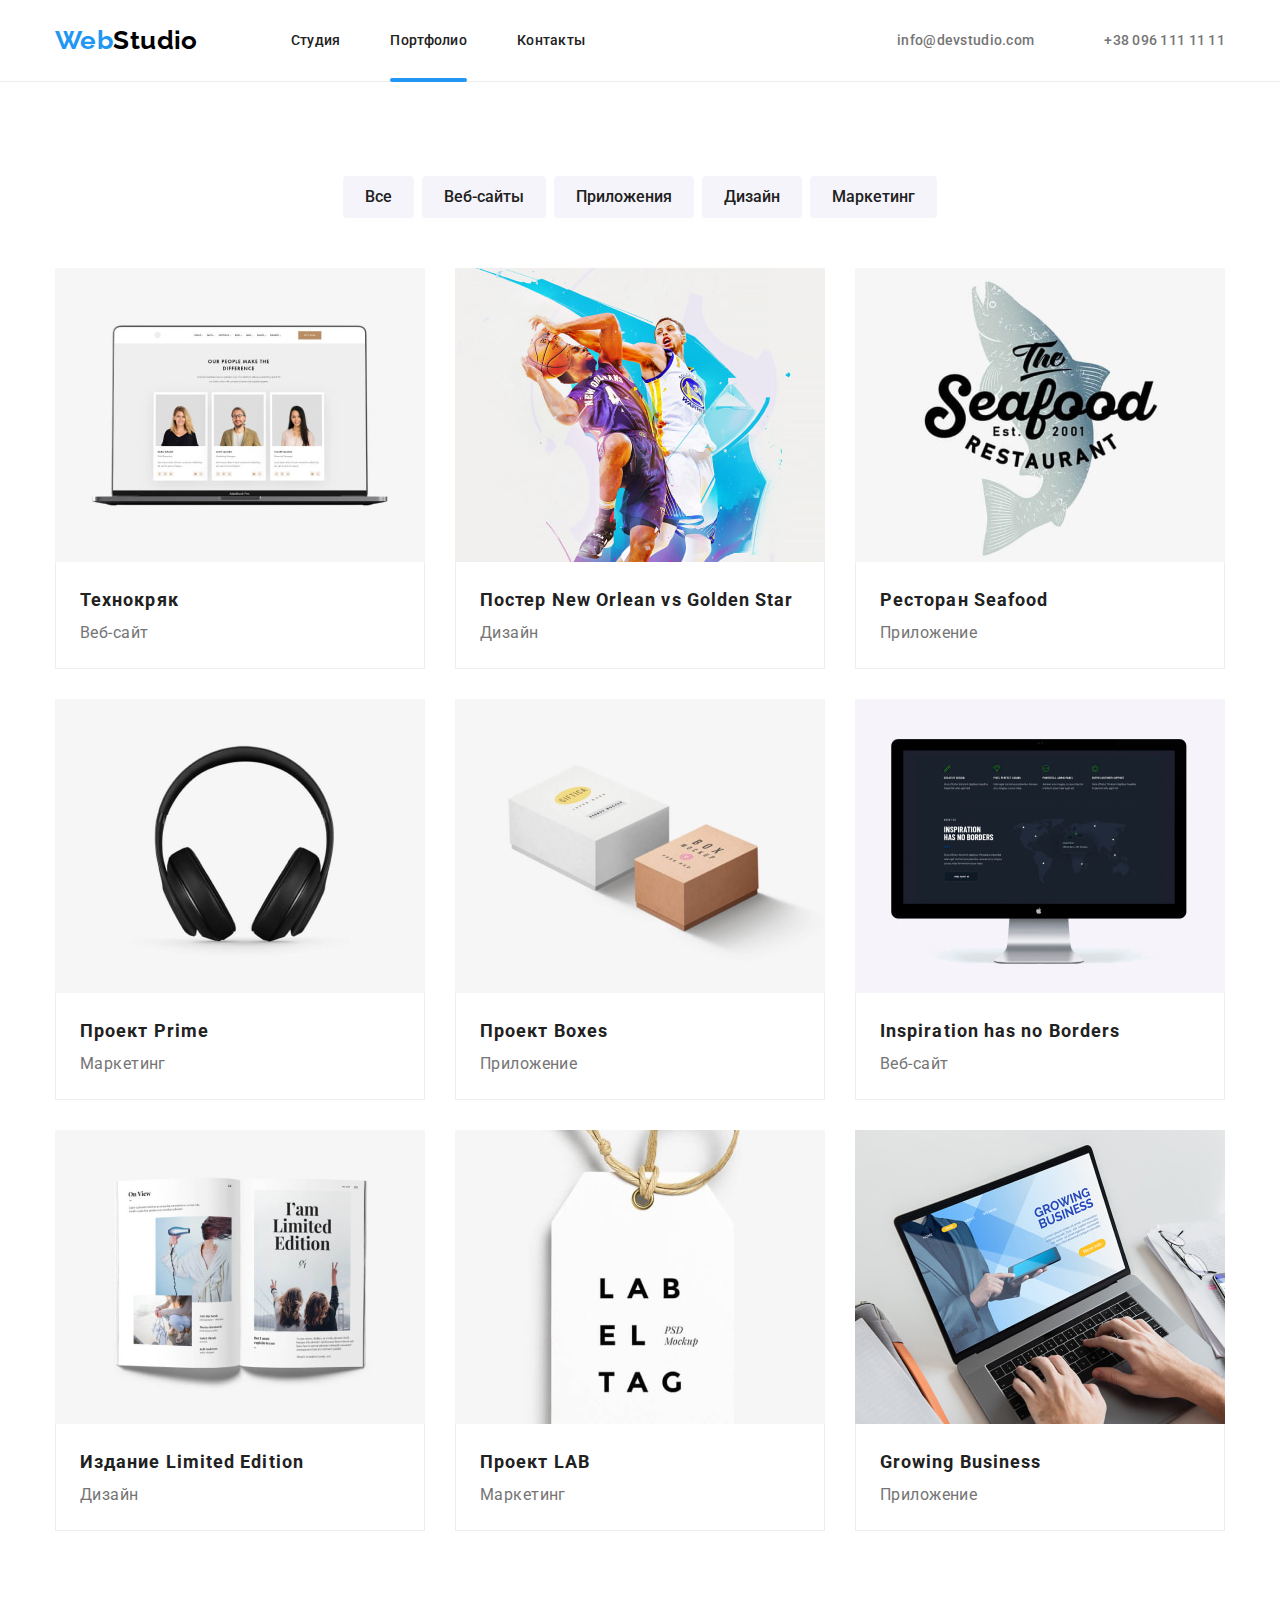
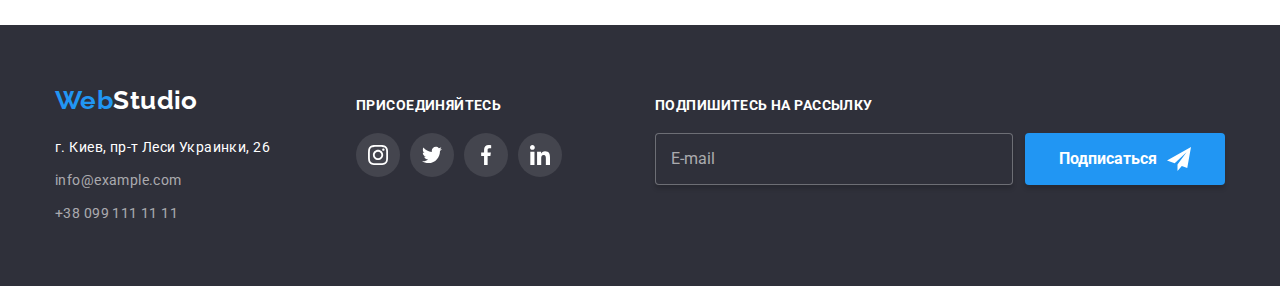
==== portfolio.html @ 21c4114b "Initial commit" ====
<!DOCTYPE html>
<html lang="ru">
  <head>
    <meta charset="UTF-8" />
    <meta http-equiv="X-UA-Compatible" content="IE=edge" />
    <meta name="viewport" content="width=device-width, initial-scale=1.0" />
    <title>WebStudio</title>
    <!-- нормалізатор -->
    <link
      rel="stylesheet"
      href="https://cdn.jsdelivr.net/npm/modern-normalize@1.1.0/modern-normalize.min.css"
    />
    <!-- підключення шрифтів -->
    <link rel="preconnect" href="https://fonts.googleapis.com" />
    <link rel="preconnect" href="https://fonts.gstatic.com" crossorigin />
    <link
      href="https://fonts.googleapis.com/css2?family=Raleway:wght@700&family=Roboto:wght@400;500;700;900&display=swap"
      rel="stylesheet"
    />
    <!-- підключення файлу стилів -->
    <link rel="stylesheet" href="./css/styles.css" />
  </head>
  <body>
    <!--заголовок страницы-->
    <header class="header">
      <div class="container">
        <nav class="header-nav">
          <a class="logo link" href=""
            >Web<span class="logo-header">Studio</span></a
          >

          <ul class="header-nav-list">
            <li class="header-nav-item">
              <a class="header-nav-link link" href="./index.html">Студия</a>
            </li>
            <li class="header-nav-item">
              <a class="header-nav-link link header-nav-link-active" href=""
                >Портфолио</a
              >
            </li>
            <li class="header-nav-item">
              <a class="header-nav-link link" href="">Контакты</a>
            </li>
          </ul>
          <ul class="header-contacts">
            <li class="header-contacts-item">
              <a
                class="header-contacts-link link"
                href="mailto:info@devstudio.com"
              >
                <svg class="header-contacts-post header-contacts-icon">
                  <use href="./images/symbol-defs.svg#icon-post"></use>
                </svg>
                info@devstudio.com</a
              >
            </li>
            <li class="header-contacts-item">
              <a class="header-contacts-link link" href="tel:+380961111111"
                ><svg class="header-contacts-phone header-contacts-icon">
                  <use href="./images/symbol-defs.svg#icon-phone"></use>
                </svg>
                +38 096 111 11 11</a
              >
            </li>
          </ul>
        </nav>
      </div>
    </header>
    <main>
      <div class="header-underline"></div>
      <section class="gallery">
        <div class="container">
          <h1 class="visually-hidden">Галерея работ</h1>
          <ul class="gallery-button-list">
            <li class="gallery-button-item">
              <button class="gallery-button" type="button">Все</button>
            </li>
            <li class="gallery-button-item">
              <button class="gallery-button" type="button">Веб-сайты</button>
            </li>
            <li class="gallery-button-item">
              <button class="gallery-button" type="button">Приложения</button>
            </li>
            <li class="gallery-button-item">
              <button class="gallery-button" type="button">Дизайн</button>
            </li>
            <li class="gallery-button-item">
              <button class="gallery-button" type="button">Маркетинг</button>
            </li>
          </ul>
          <ul class="gallery-card-list">
            <li class="gallery-card-item">
              <a class="gallery-card-link link" href="">
                <div class="gallery-card-tumb">
                  <img
                    src="./images/card1.jpg"
                    alt="Веб-сайт Технокряк"
                    width="370"
                    height="294"
                  />
                  <p class="card-overlay">
                    Технокряк это современная площадка распространения
                    коронавируса. Компании используют эту платформу для
                    цифрового шпионажа и атак на защищённые сервера конкурентов.
                  </p>
                </div>
                <div class="gallery-card-desc">
                  <h2 class="gallery-card-title">Технокряк</h2>
                  <p class="gallery-card-text">Веб-сайт</p>
                </div>
              </a>
            </li>
            <li class="gallery-card-item">
              <a class="gallery-card-link link" href="">
                <div class="gallery-card-tumb">
                  <img
                    src="./images/card2.jpg"
                    alt="Постер New Orlean vs Golden Star"
                    width="370"
                    height="294"
                  />
                  <p class="card-overlay">
                    Технокряк это современная площадка распространения
                    коронавируса. Компании используют эту платформу для
                    цифрового шпионажа и атак на защищённые сервера конкурентов.
                  </p>
                </div>
                <div class="gallery-card-desc">
                  <h2 class="gallery-card-title">
                    Постер New Orlean vs Golden Star
                  </h2>
                  <p class="gallery-card-text">Дизайн</p>
                </div>
              </a>
            </li>
            <li class="gallery-card-item">
              <a class="gallery-card-link link" href="">
                <div class="gallery-card-tumb">
                  <img
                    src="./images/card3.jpg"
                    alt="Ресторан Seafood"
                    width="370"
                    height="294"
                  />
                  <p class="card-overlay">
                    Технокряк это современная площадка распространения
                    коронавируса. Компании используют эту платформу для
                    цифрового шпионажа и атак на защищённые сервера конкурентов.
                  </p>
                </div>
                <div class="gallery-card-desc">
                  <h2 class="gallery-card-title">Ресторан Seafood</h2>
                  <p class="gallery-card-text">Приложение</p>
                </div>
              </a>
            </li>
            <li class="gallery-card-item">
              <a class="gallery-card-link link" href="">
                <div class="gallery-card-tumb">
                  <img
                    src="./images/card4.jpg"
                    alt="Проект Prime"
                    width="370"
                    height="294"
                  />
                  <p class="card-overlay">
                    Технокряк это современная площадка распространения
                    коронавируса. Компании используют эту платформу для
                    цифрового шпионажа и атак на защищённые сервера конкурентов.
                  </p>
                </div>
                <div class="gallery-card-desc">
                  <h2 class="gallery-card-title">Проект Prime</h2>
                  <p class="gallery-card-text">Маркетинг</p>
                </div>
              </a>
            </li>
            <li class="gallery-card-item">
              <a class="gallery-card-link link" href="">
                <div class="gallery-card-tumb">
                  <img
                    src="./images/card5.jpg"
                    alt="Проект Boxes"
                    width="370"
                    height="294"
                  />
                  <p class="card-overlay">
                    Технокряк это современная площадка распространения
                    коронавируса. Компании используют эту платформу для
                    цифрового шпионажа и атак на защищённые сервера конкурентов.
                  </p>
                </div>
                <div class="gallery-card-desc">
                  <h2 class="gallery-card-title">Проект Boxes</h2>
                  <p class="gallery-card-text">Приложение</p>
                </div>
              </a>
            </li>
            <li class="gallery-card-item">
              <a class="gallery-card-link link" href="">
                <div class="gallery-card-tumb">
                  <img
                    src="./images/card6.jpg"
                    alt="Веб-сайт Inspiration has no Borders"
                    width="370"
                    height="294"
                  />
                  <p class="card-overlay">
                    Технокряк это современная площадка распространения
                    коронавируса. Компании используют эту платформу для
                    цифрового шпионажа и атак на защищённые сервера конкурентов.
                  </p>
                </div>
                <div class="gallery-card-desc">
                  <h2 class="gallery-card-title">Inspiration has no Borders</h2>
                  <p class="gallery-card-text">Веб-сайт</p>
                </div>
              </a>
            </li>
            <li class="gallery-card-item">
              <a class="gallery-card-link link" href="">
                <div class="gallery-card-tumb">
                  <img
                    src="./images/card7.jpg"
                    alt="Издание Limited Edition"
                    width="370"
                    height="294"
                  />
                  <p class="card-overlay">
                    Технокряк это современная площадка распространения
                    коронавируса. Компании используют эту платформу для
                    цифрового шпионажа и атак на защищённые сервера конкурентов.
                  </p>
                </div>
                <div class="gallery-card-desc">
                  <h2 class="gallery-card-title">Издание Limited Edition</h2>
                  <p class="gallery-card-text">Дизайн</p>
                </div>
              </a>
            </li>
            <li class="gallery-card-item">
              <a class="gallery-card-link link" href="">
                <div class="gallery-card-tumb">
                  <img
                    src="./images/card8.jpg"
                    alt="Проект LAB"
                    width="370"
                    height="294"
                  />
                  <p class="card-overlay">
                    Технокряк это современная площадка распространения
                    коронавируса. Компании используют эту платформу для
                    цифрового шпионажа и атак на защищённые сервера конкурентов.
                  </p>
                </div>
                <div class="gallery-card-desc">
                  <h2 class="gallery-card-title">Проект LAB</h2>
                  <p class="gallery-card-text">Маркетинг</p>
                </div>
              </a>
            </li>
            <li class="gallery-card-item">
              <a class="gallery-card-link link" href="">
                <div class="gallery-card-tumb">
                  <img
                    src="./images/card9.jpg"
                    alt="Growing Business"
                    width="370"
                    height="294"
                  />
                  <p class="card-overlay">
                    Технокряк это современная площадка распространения
                    коронавируса. Компании используют эту платформу для
                    цифрового шпионажа и атак на защищённые сервера конкурентов.
                  </p>
                </div>
                <div class="gallery-card-desc">
                  <h2 class="gallery-card-title">Growing Business</h2>
                  <p class="gallery-card-text">Приложение</p>
                </div>
              </a>
            </li>
          </ul>
        </div>
      </section>
    </main>
    <!--подвал страницы-->
    <footer class="footer">
      <div class="footer-container container">
        <div class="footer-inner-adress">
          <a class="logo link" href=""
            >Web<span class="logo-footer">Studio</span></a
          >
          <address class="footer-text">
            <ul class="footer-list">
              <li class="footer-list-item">г. Киев, пр-т Леси Украинки, 26</li>
              <li class="footer-list-item">
                <a class="footer-contacts link" href="mailto:info@example.com"
                  >info@example.com</a
                >
              </li>
              <li class="footer-list-item">
                <a class="footer-contacts link" href="tel:+380991111111"
                  >+38 099 111 11 11</a
                >
              </li>
            </ul>
          </address>
        </div>
        <div class="footer-inner-link">
          <p class="fotter-inner-text">присоединяйтесь</p>
          <ul class="social-links">
            <li class="social-item">
              <a class="social-link" href="">
                <svg class="social-link-icon">
                  <use href="./images/icons.svg#icon-instagram"></use>
                </svg>
              </a>
            </li>
            <li class="social-item">
              <a class="social-link" href="">
                <svg class="social-link-icon">
                  <use href="./images/icons.svg#icon-twitter"></use>
                </svg>
              </a>
            </li>
            <li class="social-item">
              <a class="social-link" href="">
                <svg class="social-link-icon">
                  <use href="./images/icons.svg#icon-facebook"></use>
                </svg>
              </a>
            </li>
            <li class="social-item">
              <a class="social-link" href="">
                <svg class="social-link-icon">
                  <use href="./images/icons.svg#icon-linkedin"></use>
                </svg>
              </a>
            </li>
          </ul>
        </div>
        <form class="form-news">
          <div class="form-newsletter">
            <label for="email" class="form-newsletter-label">
              Подпишитесь на рассылку
            </label>
            <div class="form-newsletter-wrap">
              <input
                id="email"
                type="email"
                name="email"
                placeholder="E-mail"
                class="form-newsletter-input"
              />
              <button type="submit" class="form-newsletter-button button">
                <span class="form-newletter-text">Подписаться</span>
                <svg class="form-newsletter-icon">
                  <use href="./images/icons.svg#icon-send"></use>
                </svg>
              </button>
            </div>
          </div>
        </form>
      </div>
    </footer>
  </body>
</html>
---- css/styles.css ----
:root {
  /* час трансформації */
  --trans-duration: 250ms;
  /* функція розподілу часу */
  --trans-timing-func: cubic-bezier(0.4, 0, 0.2, 1);
  /* основний шрифт */
  --primary-font: roboto, sans-serif;
  /* шрифт для лого */
  --logo-font: Raleway, sans-serif;
  /* секція з темним фоном */
  /* фон */
  --bgc-dark: #2f303a;
  --bgc-dark-alpha: #2f303acc;

  /* основний колір тексту */
  --color-primary-dark: #ffffff;
  /* колір пошти і номера телефону в футері*/
  --color-footer-contacts: rgba(255, 255, 255, 0.6);

  /* cекція з світлим фоном */
  /* основний фон */
  --bcg-light: #ffffff;
  /* основний колір тексту */
  --color-primary-light: #757575;

  /* секція Наша команда, фон */
  --bcg-team: #f5f4fa;

  /* Лого WebStudio */
  /* перший колір тексту в логотипі */
  --color-logo-primary: #2196f3;
  /* другий колір тексту логотипу в хедері */
  --color-logo-header-secondary: #000000;
  /* другий колір тексту логотипу в футері */
  --color-logo-footer-secondary: #ffffff;

  /* колір тексту навігації і заголовків */
  --color-title-nav: #212121;

  /* колір активності посилань */
  --color-nav-active: #2196f3;

  /* фон в секції Hero */
  --bcg-hero: #c4c4c4;

  /* кнопка Hero */
  --bcg-button-primary: #2196f3;
  --color-button: #ffffff;
  /* фон hover кнопки */
  --bcg-button-hover: #188ce8;

  /* кнопка портфоліо */
  --bgc-portfolio-button: #f5f4fa;
  --color-portfolio-button: #212121;
  /* кнопка портфоліо в ховері */
  --bgc-portfolio-button-hover: #2196f3;
  --color-portfolio-button-hover: #ffffff;
  --color-clients: #afb1b8;
}

/* основні властивості body */
body {
  background-color: var(--bcg-light);
  color: var(--color-primary-light);
  font-family: var(--primary-font);
  font-size: 14px;
  font-weight: 400;
  letter-spacing: 0.03em;
}
/* прибирання маркерів в списках */
h1,
h2,
h3,
h4,
h5,
h6,
p {
  margin: 0;
}
ul {
  list-style: none;
  margin: 0;
  padding-left: 0;
}
.image-block {
  display: block;
}

/* прибирання підкреслення в посиланнях */
.link {
  text-decoration: none;
}
.container {
  width: 1200px;
  padding-left: 15px;
  padding-right: 15px;
  margin-left: auto;
  margin-right: auto;
}
a:focus-visible {
  outline: 0px;
}
/* Header */
.header {
  padding-top: 25px;
  padding-bottom: 25px;
}
.header-nav {
  display: flex;
  align-items: center;
}
/* WebStudio */
.logo {
  font-family: var(--logo-font);
  font-weight: 700;
  font-size: 26px;
  line-height: 1.2;
  color: var(--color-logo-primary);
}

.logo-header {
  color: var(--color-logo-header-secondary);
}
/* header-nav */
.header-nav-list {
  display: flex;
  margin-left: 93px;
  font-weight: 500;
  line-height: 1.17;
  letter-spacing: 0.02em;
}
/* .header-nav-item {
  position: relative;
} */
.header-nav-item:not(:first-child) {
  margin-left: 50px;
}
.header-nav-link {
  color: var(--color-title-nav);
  transition-property: color;
  transition-duration: var(--trans-duration);
  transition-timing-function: var(--trans-timing-func);
}
.header-nav-link:hover,
.header-nav-link:focus {
  color: var(--color-nav-active);
}
.header-nav-link-active {
  position: relative;
}
.header-nav-link-active::after {
  content: "";
  position: absolute;

  width: 100%;
  height: 4px;
  border-radius: 2px;
  background-color: var(--color-nav-active);
  bottom: -34px;
  left: 0;
  pointer-events: none;
  transition-property: background-color;
  transition-duration: var(--trans-duration);
  transition-timing-function: var(--trans-timing-func);
}
.header-nav-link-active:hover::after {
  background-color: var(--color-nav-active);
}
/* header-contacts */
.header-contacts {
  display: flex;

  margin-left: auto;
  font-weight: 500;
  line-height: 1.14;
  letter-spacing: 0.02em;
  list-style: none;
}
.header-contacts-item:last-child {
  margin-left: 50px;
}
.header-contacts-link {
  display: flex;
  align-items: center;

  color: inherit;
  transition-property: color;
  transition-duration: var(--trans-duration);
  transition-timing-function: var(--trans-timing-func);
}
.header-contacts-link:hover,
.header-contacts-link:focus {
  color: var(--color-nav-active);
}
.header-contacts-icon {
  fill: currentColor;
  margin-right: 10px;
}
.header-contacts-post {
  width: 16px;
  height: 12px;
}
.header-contacts-phone {
  width: 10px;
  height: 16px;
}

/* main */
/* лінія під Хедером */
.header-underline {
  border-bottom: 1px solid #ececec;
}
/* hero */
.hero {
  background-color: var(--bcg-hero);
  letter-spacing: 0.06em;
  padding-top: 200px;
  padding-bottom: 200px;
  text-align: center;
  background-image: linear-gradient(
      rgba(47, 48, 58, 0.4),
      rgba(47, 48, 58, 0.4)
    ),
    url(../images/hero-img.jpg);
  background-repeat: no-repeat;
  background-position: calc(100% / 2) calc(100% / 2);
  background-size: 1600px, 1600px;
}

.hero-title {
  font-weight: 900;
  font-size: 44px;
  line-height: 1.35;
  margin-bottom: 30px;
  text-transform: uppercase;
  color: var(--color-primary-dark);
}
.button {
  font-family: inherit;
  font-weight: 700;
  font-size: 16px;
  line-height: 1.85;
  display: inline-flex;
  justify-content: center;
  align-items: center;
  min-width: 200px;
  padding: 10px 32px;
  cursor: pointer;
  border-width: 0px;
  border-radius: 4px;
  box-shadow: 0 4px 4px rgba(0, 0, 0, 0.15);
  background-color: var(--bcg-button-primary);
  color: var(--color-button);
  transition-property: background-color;
  transition-duration: var(--trans-duration);
  transition-timing-function: var(--trans-timing-func);
}
.button:hover,
.button:focus {
  background-color: var(--bcg-button-hover);
}

/* section Features */

.features {
  padding-top: 94px;
  padding-bottom: 94px;
}
.features-list {
  display: flex;
  text-align: left;
}
.features-item {
  flex-basis: 270px;
}
.features-item:not(:first-child) {
  margin-left: 30px;
}
.features-wrap {
  display: flex;
  align-items: center;
  justify-content: center;
  width: 100%;
  height: 120px;
  margin-bottom: 30px;
  background-color: var(--bcg-team);
  border-radius: 4px;
}
.features-icon {
  width: 70px;
  height: 70px;
}

.features-list-title {
  color: var(--color-title-nav);
  font-weight: 700;
  font-size: 14px;
  line-height: 1.14;
  margin-bottom: 10px;
  text-transform: uppercase;
}

.features-list-txt {
  line-height: 1.7;
}

/* section Servises */
.services {
  padding-top: 0px;
  padding-bottom: 94px;
  text-align: center;
}

.services-list {
  display: flex;
}
.title {
  margin-bottom: 50px;

  font-size: 36px;
  line-height: 1.17;

  color: var(--color-title-nav);
}
.services-item:not(:first-child) {
  margin-left: 30px;
}

.services-tumb {
  position: relative;
}

.services-tumb-text {
  width: 370px;
  height: 70px;
  display: flex;
  align-items: center;
  justify-content: center;
  font-weight: 700;
  text-transform: uppercase;
  background-color: Var(--bgc-dark-alpha);
  color: var(--color-primary-dark);
  position: absolute;
  left: 0;
  bottom: 0;
}

/* section team */
.team {
  background-color: var(--bcg-team);
  padding-top: 94px;
  padding-bottom: 94px;
  text-align: center;
}
.team-list {
  display: flex;
}
.team-item:not(:first-child) {
  margin-left: 30px;
}
.team-item {
  padding-bottom: 30px;
  background-color: #ffffff;
  font-size: 16px;
  line-height: 1.19;

  border-radius: 0 0 4px 4px;
  box-shadow: 0px 2px 1px rgba(0, 0, 0, 0.2), 0px 1px 1px rgba(0, 0, 0, 0.14),
    0px 1px 3px rgba(0, 0, 0, 0.12);
}
.team-image {
  margin-bottom: 30px;
}

.team-item-title {
  font-size: inherit;
  margin-bottom: 10px;
  font-weight: 500;
  color: var(--color-title-nav);
}
.team-item-txt {
  margin-bottom: 16px;
}
.social-links {
  display: flex;
  align-items: center;
  justify-content: center;
}
.social-item:not(:last-child) {
  margin-right: 10px;
}
.social-link {
  display: flex;
  align-items: center;
  justify-content: center;
  width: 44px;
  height: 44px;
  border: 1px solid transparent;
  border-radius: 50% 50%;
  color: var(--color-clients);
  transition-property: color, background-color;
  transition-duration: var(--trans-duration);
  transition-timing-function: var(--trans-timing-func);
}
.social-link:hover,
.social-link:focus {
  color: var(--color-button);
  background-color: var(--color-nav-active);
}

.social-link-icon {
  width: 20px;
  height: 20px;
  fill: currentColor;
}
/* Our clients Наші постійні клієнти */

.clients {
  padding-top: 94px;
  padding-bottom: 94px;
  text-align: center;
}
.clients-list {
  display: flex;
  align-items: center;
  justify-content: center;
}
.clients-link {
  display: flex;
  align-items: center;
  justify-content: center;

  width: 170px;
  height: 92px;
  border: 1px solid var(--color-clients);
  border-radius: 4px;
  color: var(--color-clients);
  transition-property: color, border-color;
  transition-duration: var(--trans-duration);
  transition-timing-function: var(--trans-timing-func);
}
.clients-item:not(:last-child) {
  margin-right: 30px;
}
.clients-link .icon {
  width: 106px;
  height: 60px;
  fill: currentColor;
}
.clients-link:hover,
.clients-link:focus {
  border-color: var(--color-nav-active);
  color: var(--color-nav-active);
}

/* Fotter */

.footer {
  background-color: var(--bgc-dark);
  text-align: left;
  padding-top: 60px;
  padding-bottom: 60px;
}

.footer-container {
  display: flex;
}
.footer-inner-adress {
  margin-right: 70px;
}
.logo-footer {
  color: var(--color-logo-footer-secondary);
}

.footer-text {
  font-style: normal;
  margin-top: 20px;
  line-height: 1.71;
  color: var(--color-primary-dark);
}
.footer-list {
  width: 231px;
}
.footer-list-item:not(:last-child) {
  margin-bottom: 9px;
}
.footer-contacts {
  color: var(--color-footer-contacts);
  transition-property: color;
  transition-duration: var(--trans-duration);
  transition-timing-function: var(--trans-timing-func);
}

.footer-contacts:hover,
.footer-contacts:focus {
  color: var(--color-nav-active);
}

.footer-inner-link {
  margin-right: 93px;
}

.fotter-inner-text,
.form-newsletter-label {
  padding-top: 12px;
  font-weight: 700;
  text-transform: uppercase;
  line-height: 1.17;
  color: var(--color-primary-dark);
}

.footer-inner-link > .social-links {
  margin-top: 20px;
  fill: currentColor;
}
.footer-inner-link .social-link {
  background-color: rgba(255, 255, 255, 0.1);
  color: var(--color-primary-dark);
}
.footer-inner-link .social-link:hover,
.footer-inner-link .social-link:focus {
  background-color: var(--color-nav-active);
}

.footer-inner-link .social-link-icon {
  fill: currentColor;
}
.form-news {
  flex-grow: 1;
}
.form-newsletter {
  display: flex;
  flex-direction: column;
}
.form-newsletter-label {
  margin-bottom: 20px;
}
.form-newsletter-wrap {
  display: flex;
  justify-content: space-between;
}
.form-newsletter-input:focus-within {
  border-color: var(--color-nav-active);
  /* color: var(--color-nav-active); */
}
/* .form-newsletter-input:focus-within::placeholder {
  color: var(--color-nav-active);
} */

.form-newsletter-input::placeholder {
  color: var(--color-footer-contacts);
}
.form-newsletter-input {
  padding: 15px;
  margin-right: 12px;
  border: 1px solid;
  border-color: rgba(255, 255, 255, 0.3);
  box-shadow: 0px 4px 4px 0px #00000026;

  background-color: var(--bgc-dark);
  border-radius: 4px;
  flex-grow: 1;
  font-family: inherit;
  font-weight: 400;
  font-size: 16px;
  line-height: 1.25;
  color: var(--color-footer-contacts);
  outline: transparent;
  transition-property: border-color;
  transition-duration: var(--trans-duration);
  transition-timing-function: var(--trans-timing-func);
}
.form-newsletter-button {
  padding: 10px 29px;
  flex-grow: 0;
  margin-right: 0;
}
.form-newletter-text {
  margin-right: 10px;
}
.form-newsletter-icon {
  width: 24px;
  height: 24px;
  fill: currentColor;
}

/* portfolio */
.gallery {
  padding-top: 94px;
  padding-bottom: 94px;
}
/* кнопки */
.gallery-button-list {
  display: flex;
  justify-content: center;
  margin-bottom: 50px;
}
.gallery-button-item:nth-child(n + 2) {
  margin-left: 8px;
}
.gallery-button {
  padding: 6px 22px;
  font-family: inherit;
  font-weight: 500;
  font-size: 16px;
  line-height: 1.85;

  cursor: pointer;
  border: 0px;
  border-radius: 4px;

  background-color: var(--bgc-portfolio-button);
  color: var(--color-portfolio-button);
  transition-property: color, background-color, box-shadow;
  transition-duration: var(--trans-duration);
  transition-timing-function: var(--trans-timing-func);
}

.gallery-button:hover,
.gallery-button:focus {
  background-color: var(--bgc-portfolio-button-hover);
  color: var(--color-portfolio-button-hover);
  box-shadow: 0px 2px 2px 0px rgba(0, 0, 0, 0.12),
    0px 1px 2px 0px rgba(0, 0, 0, 0.08), 0px 3px 1px 0px rgba(0, 0, 0, 0.1);
}
/* галерея */
.gallery-card-list {
  display: flex;
  flex-wrap: wrap;
}
.gallery-card-link {
  max-width: 370px;
  display: block;
  text-align: left;
  transition-property: box-shadow;
  transition-duration: var(--trans-duration);
  transition-timing-function: var(--trans-timing-func);
}
.gallery-card-item:not(:nth-child(3n + 1)) {
  margin-left: 30px;
}
.gallery-card-link:hover {
  box-shadow: 1px 4px 6px 0px rgba(0, 0, 0, 0.16),
    0px 4px 4px 0px rgba(0, 0, 0, 0.06), 0px 1px 1px 0px rgba(0, 0, 0, 0.12);
}
.gallery-card-item:nth-child(-n + 6) {
  margin-bottom: 30px;
}
.gallery-card-item img {
  display: block;
}
.gallery-card-desc {
  padding: 20px 24px;

  border-left: 1px solid #eeeeee;
  border-bottom: 1px solid #eeeeee;
  border-right: 1px solid #eeeeee;
}
.gallery-card-title {
  font-weight: 700;
  font-size: 18px;
  line-height: 2;
  letter-spacing: 0.06em;

  color: var(--color-title-nav);
}
.gallery-card-text {
  font-size: 16px;
  line-height: 1.87;
  color: var(--color-primary-light);
}
/* overlay */
.gallery-card-tumb {
  position: relative;
  overflow: hidden;
}
.card-overlay {
  position: absolute;
  left: 0;
  bottom: 0;

  transition: transform;
  transition-duration: var(--trans-duration);
  transition-timing-function: var(--trans-timing-func);
  transform: translateY(100%);

  background-color: var(--color-nav-active);
  color: var(--color-primary-dark);

  font-size: 18px;
  line-height: 1.55;
  padding-left: 24px;
  padding-right: 24px;
  display: flex;
  align-items: center;
  width: 100%;
  height: 100%;
}
.gallery-card-link:hover .card-overlay {
  transform: translateY(0);
}
/* робить елемент невидимим */
.visually-hidden {
  position: absolute;
  white-space: nowrap;
  width: 1px;
  height: 1px;
  overflow: hidden;
  border: 0;
  padding: 0;
  clip: rect(0 0 0 0);
  clip-path: inset(50%);
  margin: -1px;
}
.beckdrop {
  position: fixed;
  left: 50%;
  top: 0;
  transform: translate(-50%);
  width: 100vw;
  height: 100vh;
  background-color: #00000033;
  visibility: visible;
  pointer-events: initial;
  opacity: 1;
}
.modal {
  display: flex;
  flex-direction: column;
  justify-content: space-between;
  position: absolute;
  left: 50%;
  top: 50%;
  opacity: 1;
  transform: translate(-50%, -50%) scale(1);

  width: 528px;
  height: 581px;
  padding: 40px;

  border-radius: 4px;
  background-color: #ffffff;

  box-shadow: 0px 2px 1px 0px #00000033, 0px 1px 1px 0px #00000024,
    0px 1px 3px 0px #0000001f;

  transition-property: transform, opacity;
  transition-duration: var(--trans-duration);
  transition-timing-function: var(--trans-timing-func);
}
.form-contacts-callback {
  height: 100%;
  display: flex;
  flex-direction: column;
}

.modal-title {
  font-weight: 700;
  font-size: 20px;
  line-height: 1.15;
  margin-bottom: 12px;
  text-align: Center;
  color: #212121;
}

.contacts-callback-wrap {
  display: flex;
  flex-grow: 1;
  flex-direction: column;
  justify-content: space-between;
}
.contacts-callback-label {
  margin-bottom: 4px;
  font-size: 12px;
  line-height: 1.17;
  letter-spacing: 0.01em;
}
.contacts-callback-box {
  padding: 11px 12px;
  outline: transparent;
  border: 1px solid rgba(33, 33, 33, 0.2);
  border-radius: 4px;
}

.contacts-callback-inner {
  height: 40px;
  margin-bottom: 10px;
  color: var(--color-title-nav);
  display: flex;
  justify-content: space-between;
  align-items: center;
  transition: border-color, color;
  transition-duration: var(--trans-duration);
  transition-timing-function: var(--trans-timing-func);
}
.contacts-callback-icon {
  width: 18px;
  height: 18px;
  margin-right: 12px;
  fill: currentColor;
}

.contacts-callback-inner:focus-within {
  border-color: var(--color-nav-active);
  color: var(--color-nav-active);
}

.contacts-callback-textarea {
  flex-grow: 1;
  resize: none;
  margin-bottom: 20px;
  transition: border-color;
  transition-duration: var(--trans-duration);
  transition-timing-function: var(--trans-timing-func);
}
.contacts-callback-textarea:focus-within {
  border-color: var(--color-nav-active);
}

.contacts-callback-textarea::placeholder {
  font-size: 14px;
  line-height: 1.14;
  letter-spacing: 0.01em;

  color: rgba(117, 117, 117, 0.5);
}
.contacts-callback-check {
  margin-left: auto;
  margin-right: auto;
}
.contacts-callback-input {
  flex-grow: 1;
  border: none;
  outline: transparent;
}
.contacts-callback-checkbox {
  color: white;
  border: none;
  outline: transparent;
}

.contacts-callback-checkbox + label {
  display: inline-flex;
  align-items: center;
  cursor: pointer;
  margin-bottom: 30px;
}

.contacts-callback-checkbox + label::before {
  content: "";
  display: inline-block;
  width: 16px;
  height: 15px;
  margin-right: 8px;
  background-color: var(--bcg-light);
  transition: background-image, background-color;
  transition-duration: var(--trans-duration);
  transition-timing-function: var(--trans-timing-func);
  background-image: url("../images/icon-checkbox.svg");
  background-position: 50% 50%;
  background-repeat: no-repeat;
}

.contacts-callback-checkbox:checked + label::before {
  content: "";
  display: inline-block;
  width: 16px;
  height: 15px;
  margin-right: 8px;
  background-color: var(--color-nav-active);

  background-image: url("../images/icon-checked.svg");
  background-position: 50% 50%;
  background-repeat: no-repeat;
}

.check-contacts-label {
  font-size: 14px;
  line-height: 1.71;
  margin-right: 4px;
  color: var(--color-primary-light);
}
.check-contacts-link {
  color: var(--color-nav-active);
  position: relative;
}
.check-contacts-link::after {
  content: "";
  position: absolute;
  width: 100%;
  height: 1px;
  left: 0;
  bottom: 0;
  background-color: var(--color-nav-active);
}
.submit-button {
  margin-left: auto;
  margin-right: auto;
}

.modal-button {
  position: absolute;
  top: 8px;
  right: 8px;
  padding: 6px;
  border: 1px solid #0000001a;
  background-color: #ffffff;
  border-radius: 50%;
  display: flex;
  align-items: center;
  justify-content: center;
  cursor: pointer;
  color: #000000;
}
.modal-button:hover,
.modal-button:focus {
  color: var(--color-nav-active);
}
.modal-icon {
  width: 18px;
  height: 18px;
  fill: currentColor;
}
.beckdrop.is-hidden > .modal {
  transform: translate(-50%, -50%) scale(0);
  opacity: 0;
}
.beckdrop.is-hidden {
  visibility: hidden;
  transition: opacity (0);

  transition-delay: var(--trans-duration);
  pointer-events: none;
}
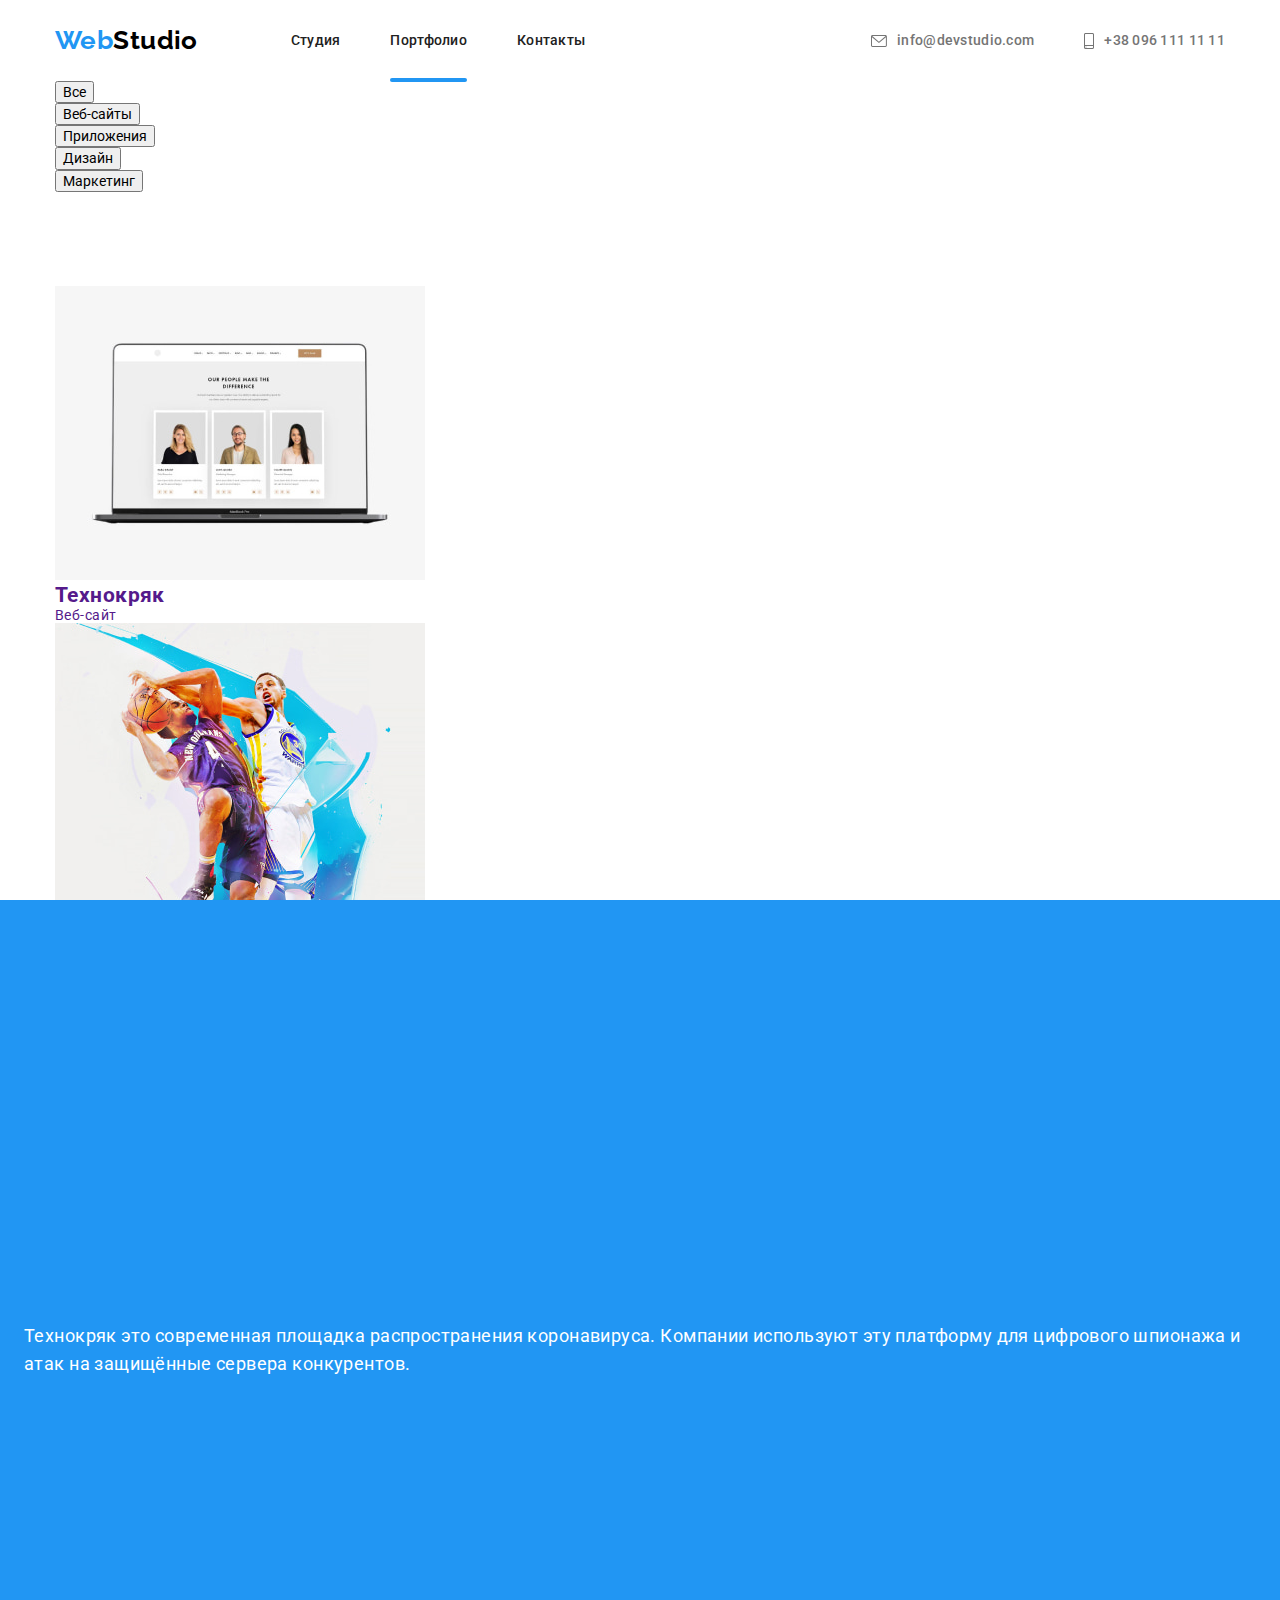
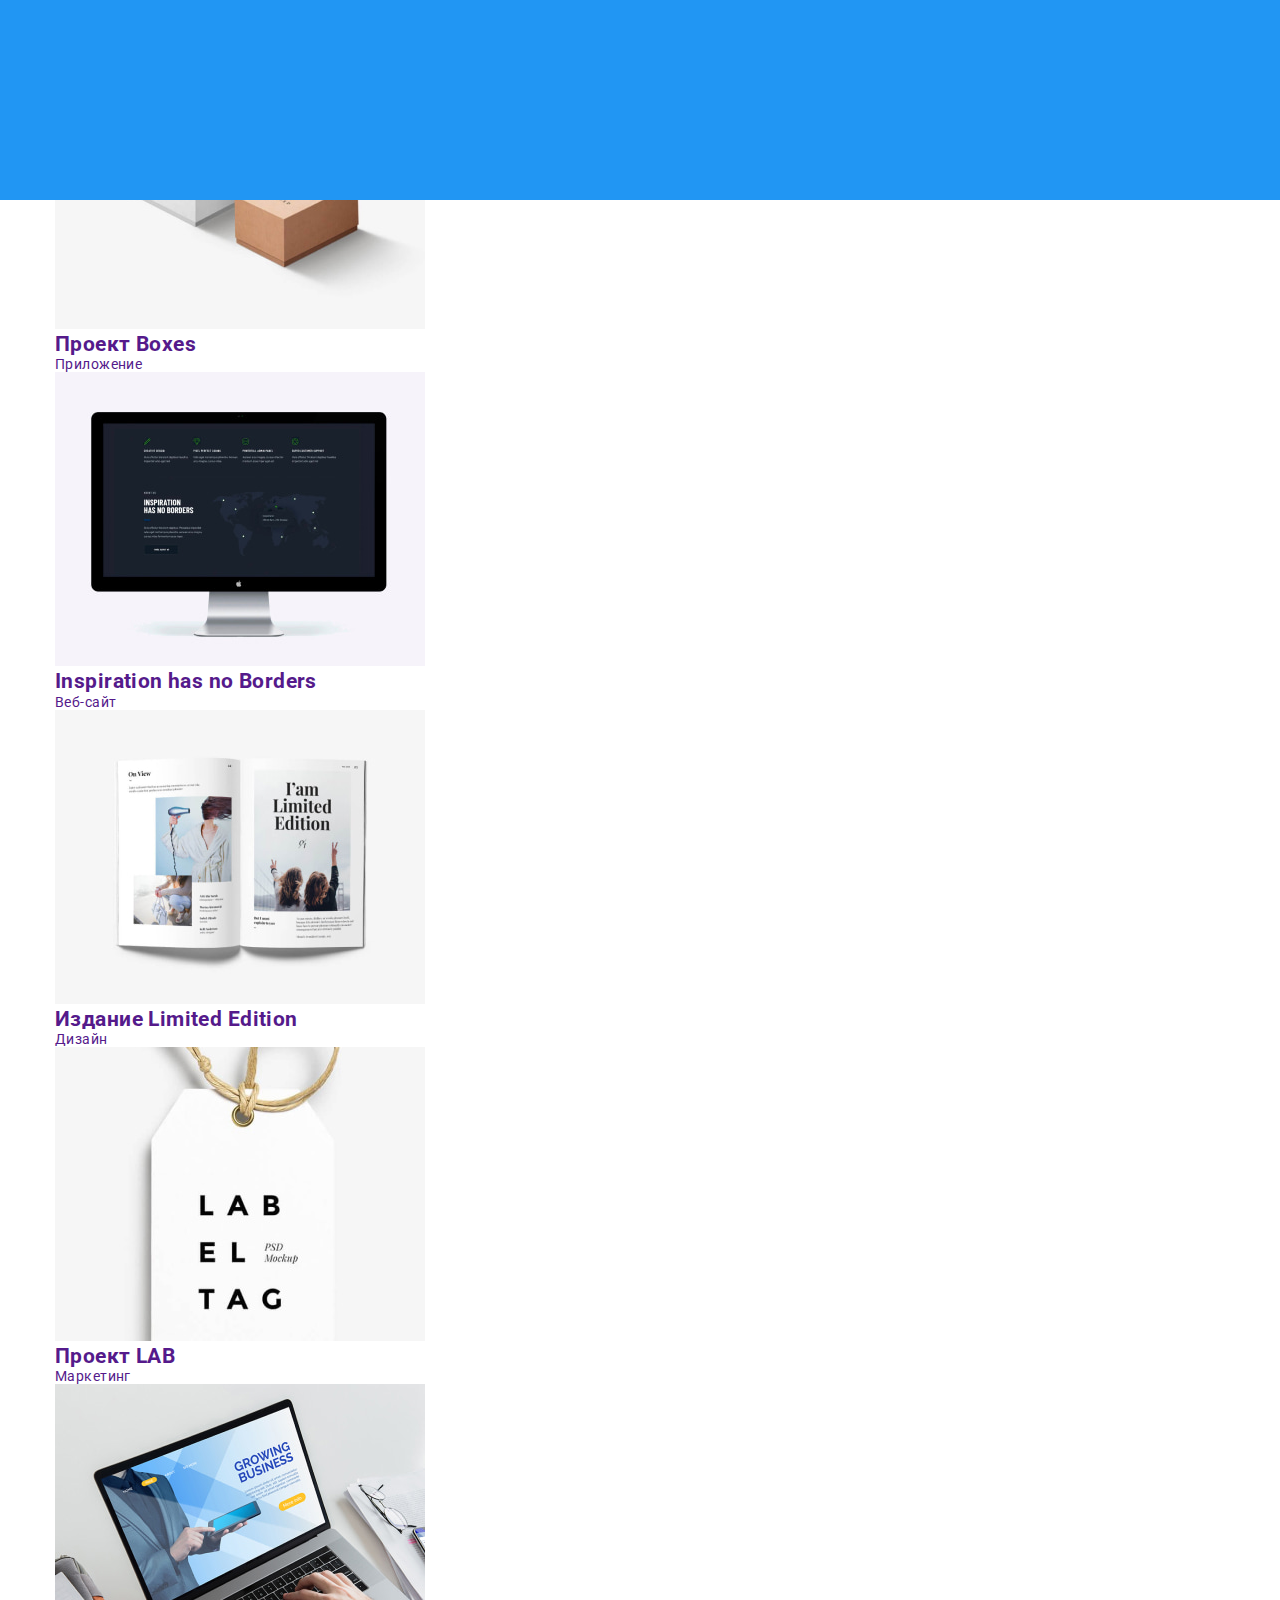
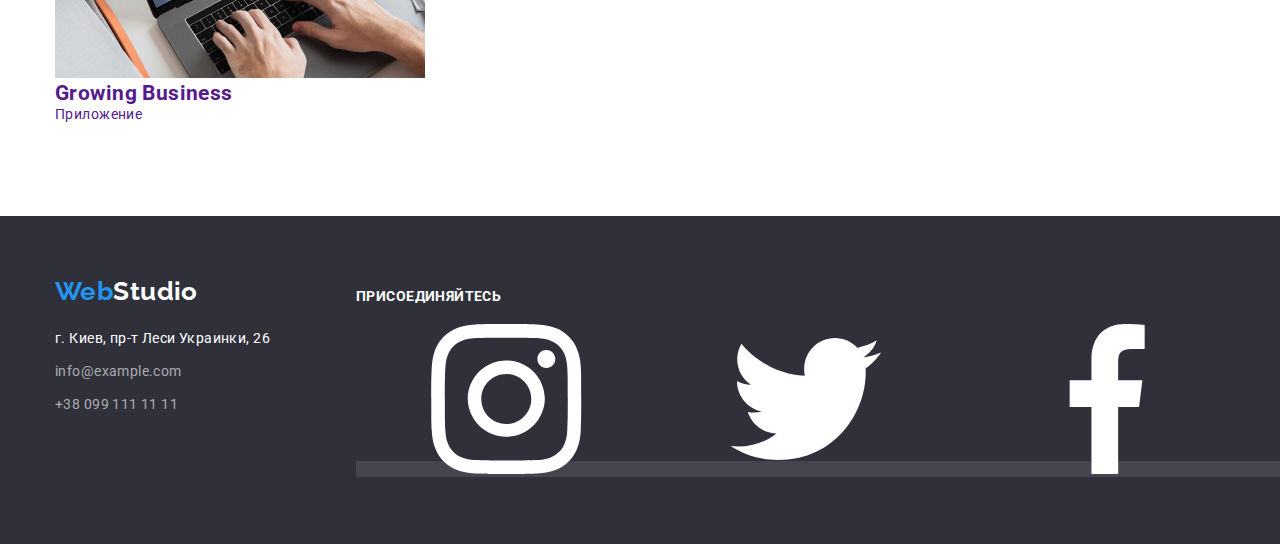
==== commit d922dc28: "sass start" ====
--- a/portfolio.html
+++ b/portfolio.html
@@ -24,43 +24,38 @@
     <!--заголовок страницы-->
     <header class="header">
       <div class="container">
-        <nav class="header-nav">
-          <a class="logo link" href=""
-            >Web<span class="logo-header">Studio</span></a
-          >
-
-          <ul class="header-nav-list">
-            <li class="header-nav-item">
-              <a class="header-nav-link link" href="./index.html">Студия</a>
-            </li>
-            <li class="header-nav-item">
-              <a class="header-nav-link link header-nav-link-active" href=""
-                >Портфолио</a
-              >
-            </li>
-            <li class="header-nav-item">
-              <a class="header-nav-link link" href="">Контакты</a>
-            </li>
-          </ul>
-          <ul class="header-contacts">
-            <li class="header-contacts-item">
-              <a
-                class="header-contacts-link link"
-                href="mailto:info@devstudio.com"
-              >
-                <svg class="header-contacts-post header-contacts-icon">
-                  <use href="./images/symbol-defs.svg#icon-post"></use>
-                </svg>
-                info@devstudio.com</a
-              >
-            </li>
-            <li class="header-contacts-item">
-              <a class="header-contacts-link link" href="tel:+380961111111"
-                ><svg class="header-contacts-phone header-contacts-icon">
-                  <use href="./images/symbol-defs.svg#icon-phone"></use>
-                </svg>
-                +38 096 111 11 11</a
-              >
+        <nav class="nav">
+          <a class="link logo" href=""
+            >Web<span class="header__logo">Studio</span>
+          </a>
+          <ul class="list nav__list">
+            <li class="nav__item">
+              <a class="link nav__link" href="./index.html">Студия</a>
+            </li>
+            <li class="nav__item">
+              <a class="link nav__link nav__link--active" href="">Портфолио</a>
+            </li>
+            <li class="nav__item">
+              <a class="link nav__link" href="">Контакты</a>
+            </li>
+          </ul>
+          <ul class="list contacts">
+            <li class="contacts__item">
+              <a class="link contacts__link" href="mailto:info@devstudio.com">
+                <svg class="contacts__icon contacts__icon--post">
+                  <use href="./images/icons.svg#icon-post"></use>
+                </svg>
+                info@devstudio.com
+              </a>
+            </li>
+
+            <li class="contacts__item">
+              <a class="link contacts__link" href="tel:+380961111111"
+                ><svg class="contacts__icon contacts__icon--phone">
+                  <use href="./images/icons.svg#icon-phone"></use>
+                </svg>
+                +38 096 111 11 11
+              </a>
             </li>
           </ul>
         </nav>
@@ -68,31 +63,40 @@
     </header>
     <main>
       <div class="header-underline"></div>
-      <section class="gallery">
+      <!-- Галерея -->
+      <section class="page-gallery">
         <div class="container">
           <h1 class="visually-hidden">Галерея работ</h1>
-          <ul class="gallery-button-list">
-            <li class="gallery-button-item">
-              <button class="gallery-button" type="button">Все</button>
-            </li>
-            <li class="gallery-button-item">
-              <button class="gallery-button" type="button">Веб-сайты</button>
-            </li>
-            <li class="gallery-button-item">
-              <button class="gallery-button" type="button">Приложения</button>
-            </li>
-            <li class="gallery-button-item">
-              <button class="gallery-button" type="button">Дизайн</button>
-            </li>
-            <li class="gallery-button-item">
-              <button class="gallery-button" type="button">Маркетинг</button>
-            </li>
-          </ul>
-          <ul class="gallery-card-list">
-            <li class="gallery-card-item">
-              <a class="gallery-card-link link" href="">
-                <div class="gallery-card-tumb">
-                  <img
+          <ul class="list buttons">
+            <li class="buttons__item">
+              <button class="page-gallery__button" type="button">Все</button>
+            </li>
+            <li class="buttons__item">
+              <button class="page-gallery__button" type="button">
+                Веб-сайты
+              </button>
+            </li>
+            <li class="buttons__item">
+              <button class="page-gallery__button" type="button">
+                Приложения
+              </button>
+            </li>
+            <li class="buttons__item">
+              <button class="page-gallery__button" type="button">Дизайн</button>
+            </li>
+            <li class="buttons__item">
+              <button class="page-gallery__button" type="button">
+                Маркетинг
+              </button>
+            </li>
+          </ul>
+
+          <ul class="list gallery">
+            <li class="gallery__item">
+              <a class="link gallery__link" href="">
+                <div class="gallery__wrap">
+                  <img
+                    class="image"
                     src="./images/card1.jpg"
                     alt="Веб-сайт Технокряк"
                     width="370"
@@ -104,16 +108,17 @@
                     цифрового шпионажа и атак на защищённые сервера конкурентов.
                   </p>
                 </div>
-                <div class="gallery-card-desc">
-                  <h2 class="gallery-card-title">Технокряк</h2>
-                  <p class="gallery-card-text">Веб-сайт</p>
-                </div>
-              </a>
-            </li>
-            <li class="gallery-card-item">
-              <a class="gallery-card-link link" href="">
-                <div class="gallery-card-tumb">
-                  <img
+                <div class="gallery__desc">
+                  <h2 class="gallery__title">Технокряк</h2>
+                  <p class="gallery__text">Веб-сайт</p>
+                </div>
+              </a>
+            </li>
+            <li class="gallery__item">
+              <a class="link gallery__link" href="">
+                <div class="gallery__wrap">
+                  <img
+                    class="image"
                     src="./images/card2.jpg"
                     alt="Постер New Orlean vs Golden Star"
                     width="370"
@@ -125,18 +130,19 @@
                     цифрового шпионажа и атак на защищённые сервера конкурентов.
                   </p>
                 </div>
-                <div class="gallery-card-desc">
-                  <h2 class="gallery-card-title">
+                <div class="gallery__desc">
+                  <h2 class="gallery__title">
                     Постер New Orlean vs Golden Star
                   </h2>
-                  <p class="gallery-card-text">Дизайн</p>
-                </div>
-              </a>
-            </li>
-            <li class="gallery-card-item">
-              <a class="gallery-card-link link" href="">
-                <div class="gallery-card-tumb">
-                  <img
+                  <p class="gallery__text">Дизайн</p>
+                </div>
+              </a>
+            </li>
+            <li class="gallery__item">
+              <a class="link gallery__link" href="">
+                <div class="gallery__wrap">
+                  <img
+                    class="image"
                     src="./images/card3.jpg"
                     alt="Ресторан Seafood"
                     width="370"
@@ -148,16 +154,17 @@
                     цифрового шпионажа и атак на защищённые сервера конкурентов.
                   </p>
                 </div>
-                <div class="gallery-card-desc">
-                  <h2 class="gallery-card-title">Ресторан Seafood</h2>
-                  <p class="gallery-card-text">Приложение</p>
-                </div>
-              </a>
-            </li>
-            <li class="gallery-card-item">
-              <a class="gallery-card-link link" href="">
-                <div class="gallery-card-tumb">
-                  <img
+                <div class="gallery__desc">
+                  <h2 class="gallery__title">Ресторан Seafood</h2>
+                  <p class="gallery__text">Приложение</p>
+                </div>
+              </a>
+            </li>
+            <li class="gallery__item">
+              <a class="link gallery__link" href="">
+                <div class="gallery__wrap">
+                  <img
+                    class="image"
                     src="./images/card4.jpg"
                     alt="Проект Prime"
                     width="370"
@@ -169,16 +176,17 @@
                     цифрового шпионажа и атак на защищённые сервера конкурентов.
                   </p>
                 </div>
-                <div class="gallery-card-desc">
-                  <h2 class="gallery-card-title">Проект Prime</h2>
-                  <p class="gallery-card-text">Маркетинг</p>
-                </div>
-              </a>
-            </li>
-            <li class="gallery-card-item">
-              <a class="gallery-card-link link" href="">
-                <div class="gallery-card-tumb">
-                  <img
+                <div class="gallery__desc">
+                  <h2 class="gallery__title">Проект Prime</h2>
+                  <p class="gallery__text">Маркетинг</p>
+                </div>
+              </a>
+            </li>
+            <li class="gallery__item">
+              <a class="link gallery__link" href="">
+                <div class="gallery__wrap">
+                  <img
+                    class="image"
                     src="./images/card5.jpg"
                     alt="Проект Boxes"
                     width="370"
@@ -190,16 +198,17 @@
                     цифрового шпионажа и атак на защищённые сервера конкурентов.
                   </p>
                 </div>
-                <div class="gallery-card-desc">
-                  <h2 class="gallery-card-title">Проект Boxes</h2>
-                  <p class="gallery-card-text">Приложение</p>
-                </div>
-              </a>
-            </li>
-            <li class="gallery-card-item">
-              <a class="gallery-card-link link" href="">
-                <div class="gallery-card-tumb">
-                  <img
+                <div class="gallery__desc">
+                  <h2 class="gallery__title">Проект Boxes</h2>
+                  <p class="gallery__text">Приложение</p>
+                </div>
+              </a>
+            </li>
+            <li class="gallery__item">
+              <a class="link gallery__link" href="">
+                <div class="gallery__wrap">
+                  <img
+                    class="image"
                     src="./images/card6.jpg"
                     alt="Веб-сайт Inspiration has no Borders"
                     width="370"
@@ -211,16 +220,17 @@
                     цифрового шпионажа и атак на защищённые сервера конкурентов.
                   </p>
                 </div>
-                <div class="gallery-card-desc">
-                  <h2 class="gallery-card-title">Inspiration has no Borders</h2>
-                  <p class="gallery-card-text">Веб-сайт</p>
-                </div>
-              </a>
-            </li>
-            <li class="gallery-card-item">
-              <a class="gallery-card-link link" href="">
-                <div class="gallery-card-tumb">
-                  <img
+                <div class="gallery__desc">
+                  <h2 class="gallery__title">Inspiration has no Borders</h2>
+                  <p class="gallery__text">Веб-сайт</p>
+                </div>
+              </a>
+            </li>
+            <li class="gallery__item">
+              <a class="link gallery__link" href="">
+                <div class="gallery__wrap">
+                  <img
+                    class="image"
                     src="./images/card7.jpg"
                     alt="Издание Limited Edition"
                     width="370"
@@ -232,16 +242,17 @@
                     цифрового шпионажа и атак на защищённые сервера конкурентов.
                   </p>
                 </div>
-                <div class="gallery-card-desc">
-                  <h2 class="gallery-card-title">Издание Limited Edition</h2>
-                  <p class="gallery-card-text">Дизайн</p>
-                </div>
-              </a>
-            </li>
-            <li class="gallery-card-item">
-              <a class="gallery-card-link link" href="">
-                <div class="gallery-card-tumb">
-                  <img
+                <div class="gallery__desc">
+                  <h2 class="gallery__title">Издание Limited Edition</h2>
+                  <p class="gallery__text">Дизайн</p>
+                </div>
+              </a>
+            </li>
+            <li class="gallery__item">
+              <a class="link gallery__link" href="">
+                <div class="gallery__wrap">
+                  <img
+                    class="image"
                     src="./images/card8.jpg"
                     alt="Проект LAB"
                     width="370"
@@ -253,16 +264,17 @@
                     цифрового шпионажа и атак на защищённые сервера конкурентов.
                   </p>
                 </div>
-                <div class="gallery-card-desc">
-                  <h2 class="gallery-card-title">Проект LAB</h2>
-                  <p class="gallery-card-text">Маркетинг</p>
-                </div>
-              </a>
-            </li>
-            <li class="gallery-card-item">
-              <a class="gallery-card-link link" href="">
-                <div class="gallery-card-tumb">
-                  <img
+                <div class="gallery__desc">
+                  <h2 class="gallery__title">Проект LAB</h2>
+                  <p class="gallery__text">Маркетинг</p>
+                </div>
+              </a>
+            </li>
+            <li class="gallery__item">
+              <a class="link gallery__link" href="">
+                <div class="gallery__wrap">
+                  <img
+                    class="image"
                     src="./images/card9.jpg"
                     alt="Growing Business"
                     width="370"
@@ -274,9 +286,9 @@
                     цифрового шпионажа и атак на защищённые сервера конкурентов.
                   </p>
                 </div>
-                <div class="gallery-card-desc">
-                  <h2 class="gallery-card-title">Growing Business</h2>
-                  <p class="gallery-card-text">Приложение</p>
+                <div class="gallery__desc">
+                  <h2 class="gallery__title">Growing Business</h2>
+                  <p class="gallery__text">Приложение</p>
                 </div>
               </a>
             </li>
@@ -286,82 +298,97 @@
     </main>
     <!--подвал страницы-->
     <footer class="footer">
-      <div class="footer-container container">
-        <div class="footer-inner-adress">
-          <a class="logo link" href=""
-            >Web<span class="logo-footer">Studio</span></a
-          >
-          <address class="footer-text">
-            <ul class="footer-list">
-              <li class="footer-list-item">г. Киев, пр-т Леси Украинки, 26</li>
-              <li class="footer-list-item">
-                <a class="footer-contacts link" href="mailto:info@example.com"
-                  >info@example.com</a
+      <div class="container footer__container">
+        <div class="left-wrap">
+          <a class="link logo" href="">
+            Web<span class="footer__logo">Studio</span>
+          </a>
+
+          <address class="address">
+            <ul class="list address__list">
+              <li class="address__item">г. Киев, пр-т Леси Украинки, 26</li>
+              <li class="address__item">
+                <a
+                  class="link address__contacts"
+                  href="mailto:info@example.com"
                 >
+                  info@example.com
+                </a>
               </li>
-              <li class="footer-list-item">
-                <a class="footer-contacts link" href="tel:+380991111111"
-                  >+38 099 111 11 11</a
-                >
+              <li class="address__item">
+                <a class="link address__contacts" href="tel:+380991111111"
+                  >+38 099 111 11 11
+                </a>
               </li>
             </ul>
           </address>
         </div>
-        <div class="footer-inner-link">
-          <p class="fotter-inner-text">присоединяйтесь</p>
-          <ul class="social-links">
-            <li class="social-item">
-              <a class="social-link" href="">
-                <svg class="social-link-icon">
+
+        <div class="middle-wrap">
+          <p class="middle-wrap__label">присоединяйтесь</p>
+          <ul class="list social-links footer__social-links">
+            <li class="social-links__item">
+              <a
+                class="link social-links__link social-links__link--footer"
+                href=""
+              >
+                <svg class="social-links__icon">
                   <use href="./images/icons.svg#icon-instagram"></use>
                 </svg>
               </a>
             </li>
-            <li class="social-item">
-              <a class="social-link" href="">
-                <svg class="social-link-icon">
+            <li class="social-links__item">
+              <a
+                class="link social-links__link social-links__link--footer"
+                href=""
+              >
+                <svg class="social-links__icon">
                   <use href="./images/icons.svg#icon-twitter"></use>
                 </svg>
               </a>
             </li>
-            <li class="social-item">
-              <a class="social-link" href="">
-                <svg class="social-link-icon">
+            <li class="social-links__item">
+              <a class="social-links__link social-links__link--footer" href="">
+                <svg class="social-links__icon">
                   <use href="./images/icons.svg#icon-facebook"></use>
                 </svg>
               </a>
             </li>
-            <li class="social-item">
-              <a class="social-link" href="">
-                <svg class="social-link-icon">
+            <li class="social-links__item">
+              <a
+                class="link social-links__link social-links__link--footer"
+                href=""
+              >
+                <svg class="social-links__icon">
                   <use href="./images/icons.svg#icon-linkedin"></use>
                 </svg>
               </a>
             </li>
           </ul>
         </div>
-        <form class="form-news">
-          <div class="form-newsletter">
-            <label for="email" class="form-newsletter-label">
+
+        <div class="right-wrap">
+          <form class="newsletter">
+            <label for="email" class="newsletter__label">
               Подпишитесь на рассылку
             </label>
-            <div class="form-newsletter-wrap">
+            <div class="newsletter__wrap">
               <input
                 id="email"
                 type="email"
                 name="email"
                 placeholder="E-mail"
-                class="form-newsletter-input"
+                class="newsletter__input"
               />
-              <button type="submit" class="form-newsletter-button button">
-                <span class="form-newletter-text">Подписаться</span>
-                <svg class="form-newsletter-icon">
+              <button type="submit" class="button newsletter__button">
+                <span class="newsletter__button-label">Подписаться</span>
+                <svg class="newsletter__button-icon">
                   <use href="./images/icons.svg#icon-send"></use>
                 </svg>
               </button>
             </div>
-          </div>
-        </form>
+          </form>
+        </div>
       </div>
     </footer>
   </body>
--- a/css/styles.css
+++ b/css/styles.css
@@ -77,18 +77,20 @@
 p {
   margin: 0;
 }
-ul {
+
+.image-block {
+  display: block;
+}
+
+/* прибирання підкреслення в посиланнях */
+.link {
+  text-decoration: none;
+}
+/* прибираємо маркери, маржини і падінги в списках */
+.list {
   list-style: none;
   margin: 0;
   padding-left: 0;
-}
-.image-block {
-  display: block;
-}
-
-/* прибирання підкреслення в посиланнях */
-.link {
-  text-decoration: none;
 }
 .container {
   width: 1200px;
@@ -97,19 +99,19 @@
   margin-left: auto;
   margin-right: auto;
 }
-a:focus-visible {
+/* a:focus-visible {
   outline: 0px;
-}
+} */
 /* Header */
 .header {
   padding-top: 25px;
   padding-bottom: 25px;
 }
-.header-nav {
-  display: flex;
-  align-items: center;
-}
-/* WebStudio */
+.nav {
+  display: flex;
+  align-items: center;
+}
+
 .logo {
   font-family: var(--logo-font);
   font-weight: 700;
@@ -118,37 +120,40 @@
   color: var(--color-logo-primary);
 }
 
-.logo-header {
+.header__logo {
   color: var(--color-logo-header-secondary);
 }
+.footer__logo {
+  color: var(--color-logo-footer-secondary);
+}
+
 /* header-nav */
-.header-nav-list {
+
+.nav__list {
   display: flex;
   margin-left: 93px;
   font-weight: 500;
   line-height: 1.17;
   letter-spacing: 0.02em;
 }
-/* .header-nav-item {
-  position: relative;
-} */
-.header-nav-item:not(:first-child) {
+
+.nav__item:not(:first-child) {
   margin-left: 50px;
 }
-.header-nav-link {
+.nav__link {
   color: var(--color-title-nav);
   transition-property: color;
   transition-duration: var(--trans-duration);
   transition-timing-function: var(--trans-timing-func);
 }
-.header-nav-link:hover,
-.header-nav-link:focus {
+.nav__link:hover,
+.nav__link:focus {
   color: var(--color-nav-active);
 }
-.header-nav-link-active {
+.nav__link--active {
   position: relative;
 }
-.header-nav-link-active::after {
+.nav__link--active::after {
   content: "";
   position: absolute;
 
@@ -163,51 +168,50 @@
   transition-duration: var(--trans-duration);
   transition-timing-function: var(--trans-timing-func);
 }
-.header-nav-link-active:hover::after {
+.nav__link--active:hover::after {
   background-color: var(--color-nav-active);
 }
+
 /* header-contacts */
-.header-contacts {
-  display: flex;
-
+.contacts {
+  display: flex;
   margin-left: auto;
   font-weight: 500;
   line-height: 1.14;
   letter-spacing: 0.02em;
   list-style: none;
 }
-.header-contacts-item:last-child {
-  margin-left: 50px;
-}
-.header-contacts-link {
-  display: flex;
-  align-items: center;
-
+.contacts__item:first-child {
+  margin-right: 50px;
+}
+.contacts__link {
+  display: flex;
+  align-items: center;
   color: inherit;
   transition-property: color;
   transition-duration: var(--trans-duration);
   transition-timing-function: var(--trans-timing-func);
 }
-.header-contacts-link:hover,
-.header-contacts-link:focus {
+.contacts__link:hover,
+.contacts__link:focus {
   color: var(--color-nav-active);
 }
-.header-contacts-icon {
+.contacts__icon {
   fill: currentColor;
   margin-right: 10px;
 }
-.header-contacts-post {
+.contacts__icon--post {
   width: 16px;
   height: 12px;
 }
-.header-contacts-phone {
+.contacts__icon--phone {
   width: 10px;
   height: 16px;
 }
 
 /* main */
 /* лінія під Хедером */
-.header-underline {
+.underline {
   border-bottom: 1px solid #ececec;
 }
 /* hero */
@@ -462,45 +466,41 @@
   padding-bottom: 60px;
 }
 
-.footer-container {
-  display: flex;
-}
-.footer-inner-adress {
+.footer__container {
+  display: flex;
+}
+.left-wrap {
   margin-right: 70px;
 }
-.logo-footer {
-  color: var(--color-logo-footer-secondary);
-}
-
-.footer-text {
+.address {
   font-style: normal;
   margin-top: 20px;
   line-height: 1.71;
   color: var(--color-primary-dark);
 }
-.footer-list {
+.address__list {
   width: 231px;
 }
-.footer-list-item:not(:last-child) {
+.address__item:not(:last-child) {
   margin-bottom: 9px;
 }
-.footer-contacts {
+.address__contacts {
   color: var(--color-footer-contacts);
   transition-property: color;
   transition-duration: var(--trans-duration);
   transition-timing-function: var(--trans-timing-func);
 }
 
-.footer-contacts:hover,
-.footer-contacts:focus {
+.address__contacts:hover,
+.address__contacts:focus {
   color: var(--color-nav-active);
 }
 
-.footer-inner-link {
+.middle-wrap {
   margin-right: 93px;
 }
 
-.fotter-inner-text,
+.middle-wrap__label,
 .form-newsletter-label {
   padding-top: 12px;
   font-weight: 700;
@@ -509,22 +509,22 @@
   color: var(--color-primary-dark);
 }
 
-.footer-inner-link > .social-links {
+.social-links {
   margin-top: 20px;
   fill: currentColor;
 }
-.footer-inner-link .social-link {
+.social-links__link {
   background-color: rgba(255, 255, 255, 0.1);
   color: var(--color-primary-dark);
 }
-.footer-inner-link .social-link:hover,
-.footer-inner-link .social-link:focus {
+.social-links__link:hover,
+.social-links__link:focus {
   background-color: var(--color-nav-active);
 }
-
-.footer-inner-link .social-link-icon {
+.social-links__icon {
   fill: currentColor;
 }
+
 .form-news {
   flex-grow: 1;
 }
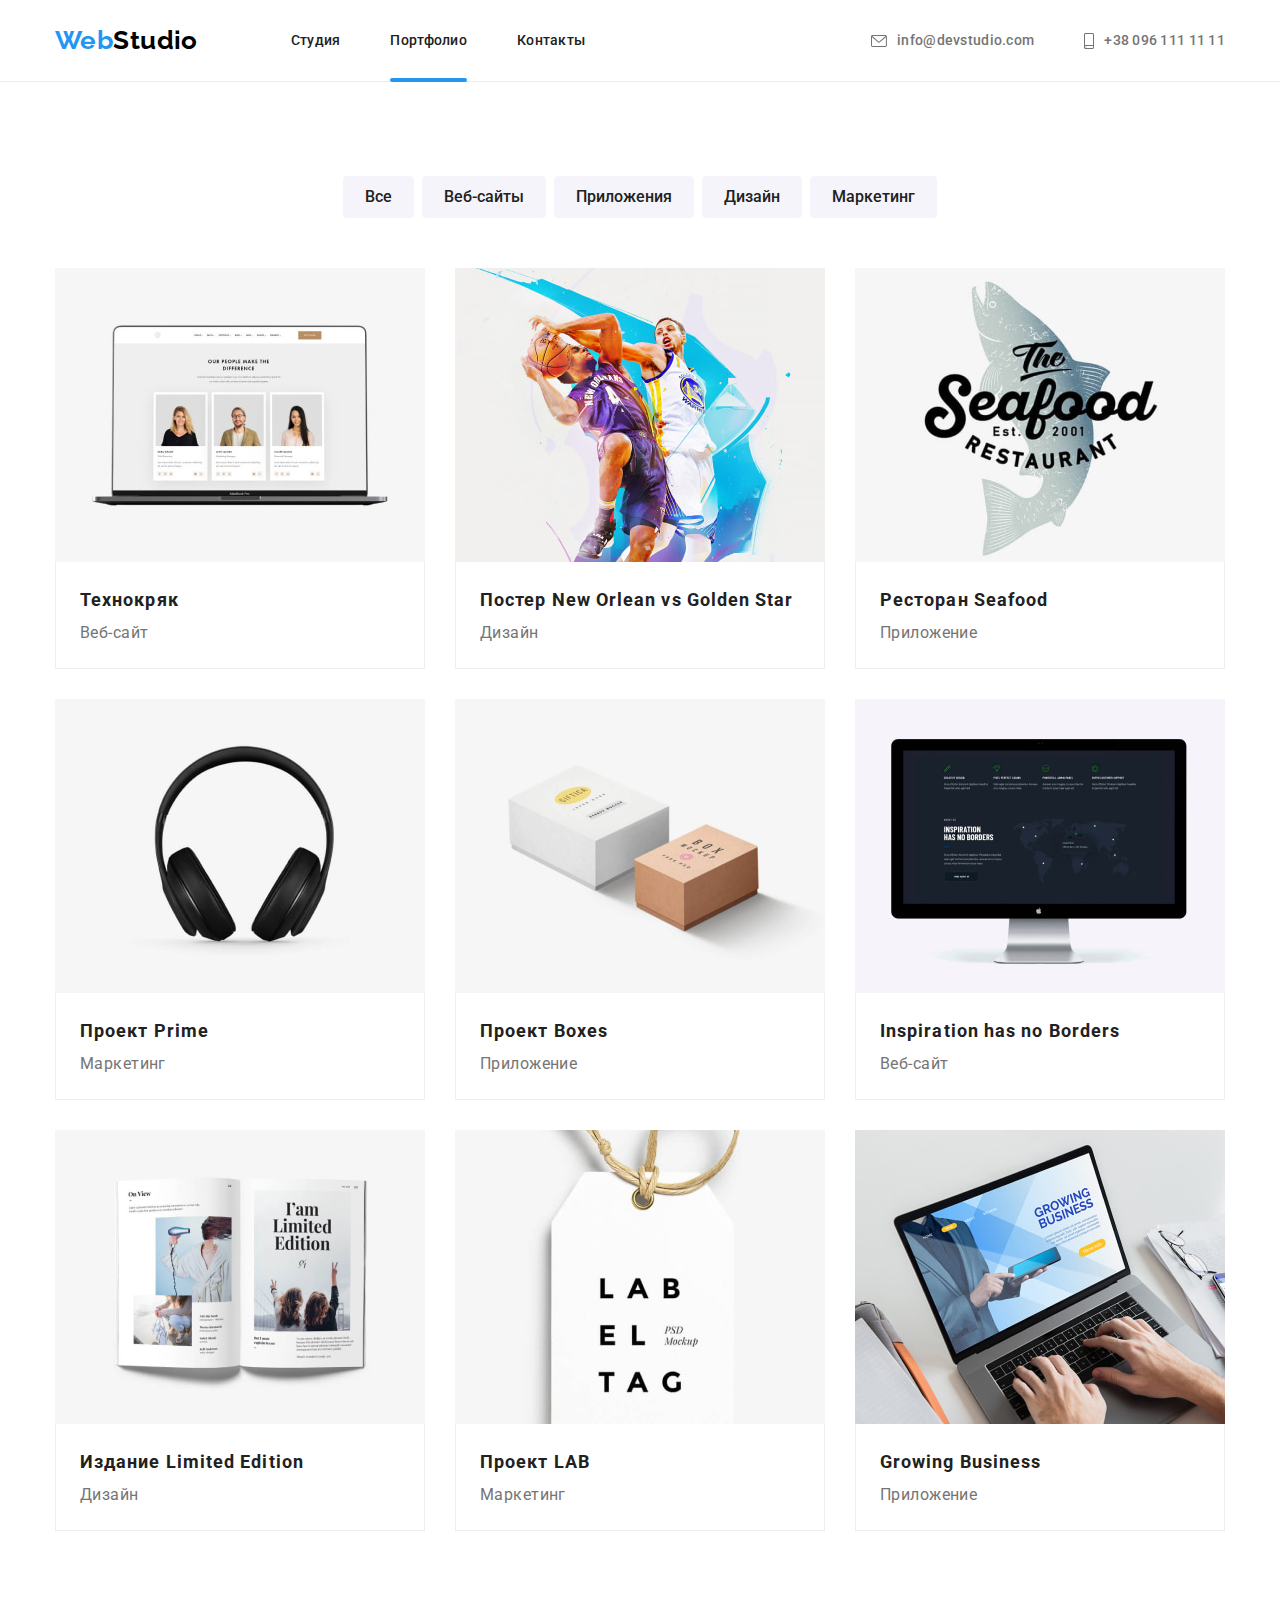
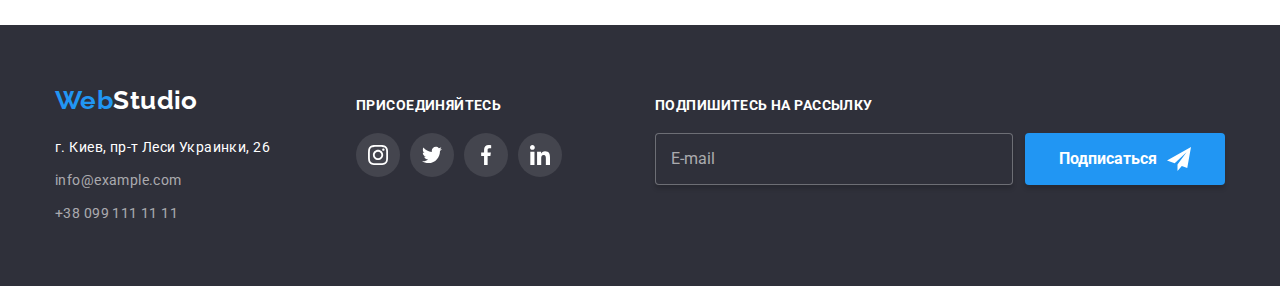
==== commit 599bc4e6: "BEM+SASS" ====
--- a/portfolio.html
+++ b/portfolio.html
@@ -18,7 +18,7 @@
       rel="stylesheet"
     />
     <!-- підключення файлу стилів -->
-    <link rel="stylesheet" href="./css/styles.css" />
+    <link rel="stylesheet" href="./css/main.min.css" />
   </head>
   <body>
     <!--заголовок страницы-->
@@ -62,32 +62,26 @@
       </div>
     </header>
     <main>
-      <div class="header-underline"></div>
+      <div class="underline"></div>
       <!-- Галерея -->
       <section class="page-gallery">
         <div class="container">
           <h1 class="visually-hidden">Галерея работ</h1>
           <ul class="list buttons">
             <li class="buttons__item">
-              <button class="page-gallery__button" type="button">Все</button>
-            </li>
-            <li class="buttons__item">
-              <button class="page-gallery__button" type="button">
-                Веб-сайты
-              </button>
-            </li>
-            <li class="buttons__item">
-              <button class="page-gallery__button" type="button">
-                Приложения
-              </button>
-            </li>
-            <li class="buttons__item">
-              <button class="page-gallery__button" type="button">Дизайн</button>
-            </li>
-            <li class="buttons__item">
-              <button class="page-gallery__button" type="button">
-                Маркетинг
-              </button>
+              <button class="button-gallery" type="button">Все</button>
+            </li>
+            <li class="buttons__item">
+              <button class="button-gallery" type="button">Веб-сайты</button>
+            </li>
+            <li class="buttons__item">
+              <button class="button-gallery" type="button">Приложения</button>
+            </li>
+            <li class="buttons__item">
+              <button class="button-gallery" type="button">Дизайн</button>
+            </li>
+            <li class="buttons__item">
+              <button class="button-gallery" type="button">Маркетинг</button>
             </li>
           </ul>
 
--- a/css/main.min.css
+++ b/css/main.min.css
@@ -0,0 +1,3 @@
+:root{--trans-duration: 250ms;--trans-timing-func: cubic-bezier(0.4, 0, 0.2, 1);--primary-font: roboto, sans-serif;--logo-font: Raleway, sans-serif;--bgc-dark: #2f303a;--bgc-dark-alpha: #2f303acc;--color-primary-dark: #ffffff;--color-footer-contacts: rgba(255, 255, 255, 0.6);--bcg-light: #ffffff;--color-primary-light: #757575;--bcg-team: #f5f4fa;--color-logo-primary: #2196f3;--color-logo-header-secondary: #000000;--color-logo-footer-secondary: #ffffff;--color-title-nav: #212121;--color-nav-active: #2196f3;--bcg-hero: #c4c4c4;--bcg-button-primary: #2196f3;--color-button: #ffffff;--bcg-button-hover: #188ce8;--bgc-portfolio-button: #f5f4fa;--color-portfolio-button: #212121;--bgc-portfolio-button-hover: #2196f3;--color-portfolio-button-hover: #ffffff;--color-clients: #afb1b8}h1,h2,h3,h4,h5,h6,p{margin:0}.link{text-decoration:none}.list{list-style:none;margin:0;padding-left:0}.image{display:block}.visually-hidden{position:absolute;white-space:nowrap;width:1px;height:1px;overflow:hidden;border:0;padding:0;clip:rect(0 0 0 0);clip-path:inset(50%);margin:-1px}.underline{border-bottom:1px solid #ececec}.title{margin-bottom:50px;font-size:36px;line-height:1.17;color:var(--color-title-nav)}body{background-color:var(--bcg-light);color:var(--color-primary-light);font-family:var(--primary-font);font-size:14px;font-weight:400;letter-spacing:0.03em}.container{width:1200px;padding-left:15px;padding-right:15px;margin-left:auto;margin-right:auto}.button,.button-gallery{font-family:inherit;font-size:16px;line-height:1.85;cursor:pointer;border-width:0px;border-radius:4px}.button{display:inline-flex;font-weight:700;justify-content:center;align-items:center;min-width:200px;padding:10px 32px;box-shadow:0 4px 4px rgba(0,0,0,0.15);background-color:var(--bcg-button-primary);color:var(--color-button);transition-property:background-color;transition-duration:var(--trans-duration);transition-timing-function:var(--trans-timing-func)}.button-gallery{padding:6px 22px;font-weight:500;background-color:var(--bgc-portfolio-button);color:var(--color-portfolio-button);transition-property:color, background-color, box-shadow;transition-duration:var(--trans-duration);transition-timing-function:var(--trans-timing-func)}.button-gallery:hover,.button-gallery:focus{background-color:var(--bgc-portfolio-button-hover);color:var(--color-portfolio-button-hover);box-shadow:0px 2px 2px 0px rgba(0,0,0,0.12),0px 1px 2px 0px rgba(0,0,0,0.08),0px 3px 1px 0px rgba(0,0,0,0.1)}.social-links{display:flex;align-items:center;justify-content:center}.social-links__item:not(:last-child){margin-right:10px}.social-links__link{display:flex;align-items:center;justify-content:center;width:44px;height:44px;border:1px solid transparent;border-radius:50% 50%;color:var(--color-clients);transition-property:color, background-color;transition-duration:var(--trans-duration);transition-timing-function:var(--trans-timing-func)}.social-links__link:hover,.social-links__link:focus{color:var(--color-button);background-color:var(--color-nav-active)}.social-links__icon{width:20px;height:20px;fill:currentColor}.logo{font-family:var(--logo-font);font-weight:700;font-size:26px;line-height:1.2;color:var(--color-logo-primary)}.header__logo{color:var(--color-logo-header-secondary)}.footer__logo{color:var(--color-logo-footer-secondary)}.header{padding-top:25px;padding-bottom:25px}.nav{display:flex;align-items:center}.nav__list{display:flex;margin-left:93px;font-weight:500;line-height:1.17;letter-spacing:0.02em}.nav__item:not(:first-child){margin-left:50px}.nav__link{color:var(--color-title-nav);transition-property:color;transition-duration:var(--trans-duration);transition-timing-function:var(--trans-timing-func)}.nav__link:hover,.nav__link:focus{color:var(--color-nav-active)}.nav__link--active{position:relative}.nav__link--active::after{content:"";position:absolute;width:100%;height:4px;border-radius:2px;background-color:var(--color-nav-active);bottom:-34px;left:0;pointer-events:none;transition-property:background-color;transition-duration:var(--trans-duration);transition-timing-function:var(--trans-timing-func)}.contacts{display:flex;margin-left:auto;font-weight:500;line-height:1.14;letter-spacing:0.02em;list-style:none}.contacts__item:first-child{margin-right:50px}.contacts__link{display:flex;align-items:center;color:inherit;transition-property:color;transition-duration:var(--trans-duration);transition-timing-function:var(--trans-timing-func)}.contacts__link:hover,.contacts__link:focus{color:var(--color-nav-active)}.contacts__icon{fill:currentColor;margin-right:10px}.contacts__icon--post{width:16px;height:12px}.contacts__icon--phone{width:10px;height:16px}.hero{background-color:var(--bcg-hero);letter-spacing:0.06em;padding-top:200px;padding-bottom:200px;text-align:center;background-image:linear-gradient(rgba(47,48,58,0.4), rgba(47,48,58,0.4)),url(../images/hero-img.jpg);background-repeat:no-repeat;background-position:calc(100% / 2) calc(100% / 2);background-size:1600px, 1600px}.hero__title{font-weight:900;font-size:44px;line-height:1.35;margin-bottom:30px;text-transform:uppercase;color:var(--color-primary-dark)}.features{padding-top:94px;padding-bottom:94px}.features__list{display:flex;text-align:left}.features__item{flex-basis:270px}.features__item:not(:first-child){margin-left:30px}.features__wrap{display:flex;align-items:center;justify-content:center;width:100%;height:120px;margin-bottom:30px;background-color:var(--bcg-team);border-radius:4px}.features__icon{width:70px;height:70px}.features__title{color:var(--color-title-nav);font-weight:700;font-size:14px;line-height:1.14;margin-bottom:10px;text-transform:uppercase}.features__text{line-height:1.7}.services{padding-top:0px;padding-bottom:94px;text-align:center}.services__list{display:flex}.services__item:not(:first-child){margin-left:30px}.services__wrap{position:relative}.services__text{width:370px;height:70px;display:flex;align-items:center;justify-content:center;font-weight:700;text-transform:uppercase;background-color:Var(--bgc-dark-alpha);color:var(--color-primary-dark);position:absolute;left:0;bottom:0}.team{background-color:var(--bcg-team);padding-top:94px;padding-bottom:94px;text-align:center}.team__list{display:flex}.team__item{padding-bottom:30px;background-color:#ffffff;font-size:16px;line-height:1.19;border-radius:0 0 4px 4px;box-shadow:0px 2px 1px rgba(0,0,0,0.2),0px 1px 1px rgba(0,0,0,0.14),0px 1px 3px rgba(0,0,0,0.12)}.team__item:not(:first-child){margin-left:30px}.team__image{margin-bottom:30px}.team__title{font-size:inherit;margin-bottom:10px;font-weight:500;color:var(--color-title-nav)}.team__text{margin-bottom:16px}.clients{padding-top:94px;padding-bottom:94px;text-align:center}.clients__list{display:flex;align-items:center;justify-content:center}.clients__item:not(:last-child){margin-right:30px}.clients__link{display:flex;align-items:center;justify-content:center;width:170px;height:92px;border:1px solid var(--color-clients);border-radius:4px;color:var(--color-clients);transition-property:color, border-color;transition-duration:var(--trans-duration);transition-timing-function:var(--trans-timing-func)}.clients__link:hover,.clients__link:focus{border-color:var(--color-nav-active);color:var(--color-nav-active)}.clients__icon{width:106px;height:60px;fill:currentColor}.footer{background-color:var(--bgc-dark);text-align:left;padding-top:60px;padding-bottom:60px}.footer__container{display:flex}.left-wrap{margin-right:70px}.address{font-style:normal;margin-top:20px;line-height:1.71;color:var(--color-primary-dark)}.address__list{width:231px}.address__item:not(:last-child){margin-bottom:9px}.address__contacts{color:var(--color-footer-contacts);transition-property:color;transition-duration:var(--trans-duration);transition-timing-function:var(--trans-timing-func)}.address__contacts:hover,.address__contacts:focus{color:var(--color-nav-active)}.middle-wrap{margin-right:93px}.middle-wrap__label{padding-top:12px;font-weight:700;text-transform:uppercase;line-height:1.17;color:var(--color-primary-dark)}.footer__social-links{margin-top:20px;fill:currentColor}.social-links__link--footer{background-color:rgba(255,255,255,0.1);color:var(--color-primary-dark)}.social-links__link--footer:hover,.social-links__link--footer:focus{background-color:var(--color-nav-active)}.right-wrap{flex-grow:1}.newsletter{display:flex;flex-direction:column}.newsletter__label{padding-top:12px;font-weight:700;text-transform:uppercase;line-height:1.17;color:var(--color-primary-dark)}.newsletter__label{margin-bottom:20px}.newsletter__wrap{display:flex;justify-content:space-between}.newsletter__input{padding:15px;margin-right:12px;border:1px solid;border-color:rgba(255,255,255,0.3);box-shadow:0px 4px 4px 0px #00000026;background-color:var(--bgc-dark);border-radius:4px;flex-grow:1;font-family:inherit;font-weight:400;font-size:16px;line-height:1.25;color:var(--color-footer-contacts);outline:transparent;transition-property:border-color;transition-duration:var(--trans-duration);transition-timing-function:var(--trans-timing-func)}.newsletter__input:focus-within{border-color:var(--color-nav-active)}.newsletter__input::placeholder{color:var(--color-footer-contacts)}.newsletter__button{padding:10px 29px;flex-grow:0;margin-right:0}.newsletter__button-label{margin-right:10px}.newsletter__button-icon{width:24px;height:24px;fill:currentColor}.page-gallery{padding-top:94px;padding-bottom:94px}.buttons{display:flex;justify-content:center;margin-bottom:50px}.buttons__item:nth-child(n+2){margin-left:8px}.gallery{display:flex;flex-wrap:wrap}.gallery__item:not(:nth-child(3n+1)){margin-left:30px}.gallery__item:nth-child(-n+6){margin-bottom:30px}.gallery__link{max-width:370px;display:block;text-align:left;transition-property:box-shadow;transition-duration:var(--trans-duration);transition-timing-function:var(--trans-timing-func)}.gallery__link:hover{box-shadow:1px 4px 6px 0px rgba(0,0,0,0.16),0px 4px 4px 0px rgba(0,0,0,0.06),0px 1px 1px 0px rgba(0,0,0,0.12)}.gallery__link:hover .card-overlay{transform:translateY(0)}.gallery__image{display:block}.gallery__desc{padding:20px 24px;border-left:1px solid #eeeeee;border-bottom:1px solid #eeeeee;border-right:1px solid #eeeeee}.gallery__title{font-weight:700;font-size:18px;line-height:2;letter-spacing:0.06em;color:var(--color-title-nav)}.gallery__text{font-size:16px;line-height:1.87;color:var(--color-primary-light)}.gallery__wrap{position:relative;overflow:hidden}.card-overlay{position:absolute;left:0;bottom:0;transition:transform;transition-duration:var(--trans-duration);transition-timing-function:var(--trans-timing-func);transform:translateY(100%);background-color:var(--color-nav-active);color:var(--color-primary-dark);font-size:18px;line-height:1.55;padding-left:24px;padding-right:24px;display:flex;align-items:center;width:100%;height:100%}.beckdrop{position:fixed;left:50%;top:0;transform:translate(-50%);width:100vw;height:100vh;background-color:#00000033;visibility:visible;pointer-events:initial;opacity:1}.modal{display:flex;flex-direction:column;justify-content:space-between;position:absolute;left:50%;top:50%;opacity:1;transform:translate(-50%, -50%) scale(1);width:528px;height:581px;padding:40px;border-radius:4px;background-color:#ffffff;box-shadow:0px 2px 1px 0px #00000033, 0px 1px 1px 0px #00000024,+ 0px 1px 3px 0px #0000001f;transition-property:transform, opacity;transition-duration:var(--trans-duration);transition-timing-function:var(--trans-timing-func)}.modal__title{font-weight:700;font-size:20px;line-height:1.15;margin-bottom:12px;text-align:Center;color:#212121}.modal__button{position:absolute;top:8px;right:8px;padding:6px;border:1px solid #0000001a;background-color:#ffffff;border-radius:50%;display:flex;align-items:center;justify-content:center;cursor:pointer;color:#000000}.modal__button:hover,.modal__button:focus{color:var(--color-nav-active)}.modal__icon{width:18px;height:18px;fill:currentColor}.beckdrop.is-hidden>.modal{transform:translate(-50%, -50%) scale(0);opacity:0}.beckdrop.is-hidden{visibility:hidden;transition:opacity 0;transition-delay:var(--trans-duration);pointer-events:none}.callback{height:100%;display:flex;flex-direction:column}.callback__wrap{display:flex;flex-grow:1;flex-direction:column;justify-content:space-between}.callback__label{margin-bottom:4px;font-size:12px;line-height:1.17;letter-spacing:0.01em}.callback__inner{height:40px;margin-bottom:10px;color:var(--color-title-nav);display:flex;justify-content:space-between;align-items:center;transition:border-color, color;transition-duration:var(--trans-duration);transition-timing-function:var(--trans-timing-func)}.callback__inner:focus-within{border-color:var(--color-nav-active);color:var(--color-nav-active)}.callback__border{padding:11px 12px;outline:transparent;border:1px solid rgba(33,33,33,0.2);border-radius:4px}.callback__icon{width:18px;height:18px;margin-right:12px;fill:currentColor}.callback__textarea{flex-grow:1;resize:none;margin-bottom:20px;transition:border-color;transition-duration:var(--trans-duration);transition-timing-function:var(--trans-timing-func)}.callback__textarea:focus-within{border-color:var(--color-nav-active)}.callback__textarea::placeholder{font-size:14px;line-height:1.14;letter-spacing:0.01em;color:rgba(117,117,117,0.5)}.callback__input{flex-grow:1;border:none;outline:transparent}.submit-button{margin-left:auto;margin-right:auto}.checkbox{margin-left:auto;margin-right:auto}.checkbox__input{color:white;border:none;outline:transparent}.checkbox__contacts{display:inline-flex;align-items:center;cursor:pointer;margin-bottom:30px}.checkbox__contacts::before{content:"";display:inline-block;width:16px;height:15px;margin-right:8px;background-color:var(--bcg-light);transition:background-image, background-color;transition-duration:var(--trans-duration);transition-timing-function:var(--trans-timing-func);background-image:url("../images/icon-checkbox.svg");background-position:50% 50%;background-repeat:no-repeat}.checkbox__input:checked+.checkbox__contacts::before{content:"";display:inline-block;width:16px;height:15px;margin-right:8px;background-color:var(--color-nav-active);background-image:url("../images/icon-checked.svg");background-position:50% 50%;background-repeat:no-repeat}.checkbox__label{font-size:14px;line-height:1.71;margin-right:4px;color:var(--color-primary-light)}.checkbox__link{color:var(--color-nav-active);position:relative}.checkbox__link::after{content:"";position:absolute;width:100%;height:1px;left:0;bottom:0;background-color:var(--color-nav-active)}
+/*# sourceMappingURL=main.min.css.map */